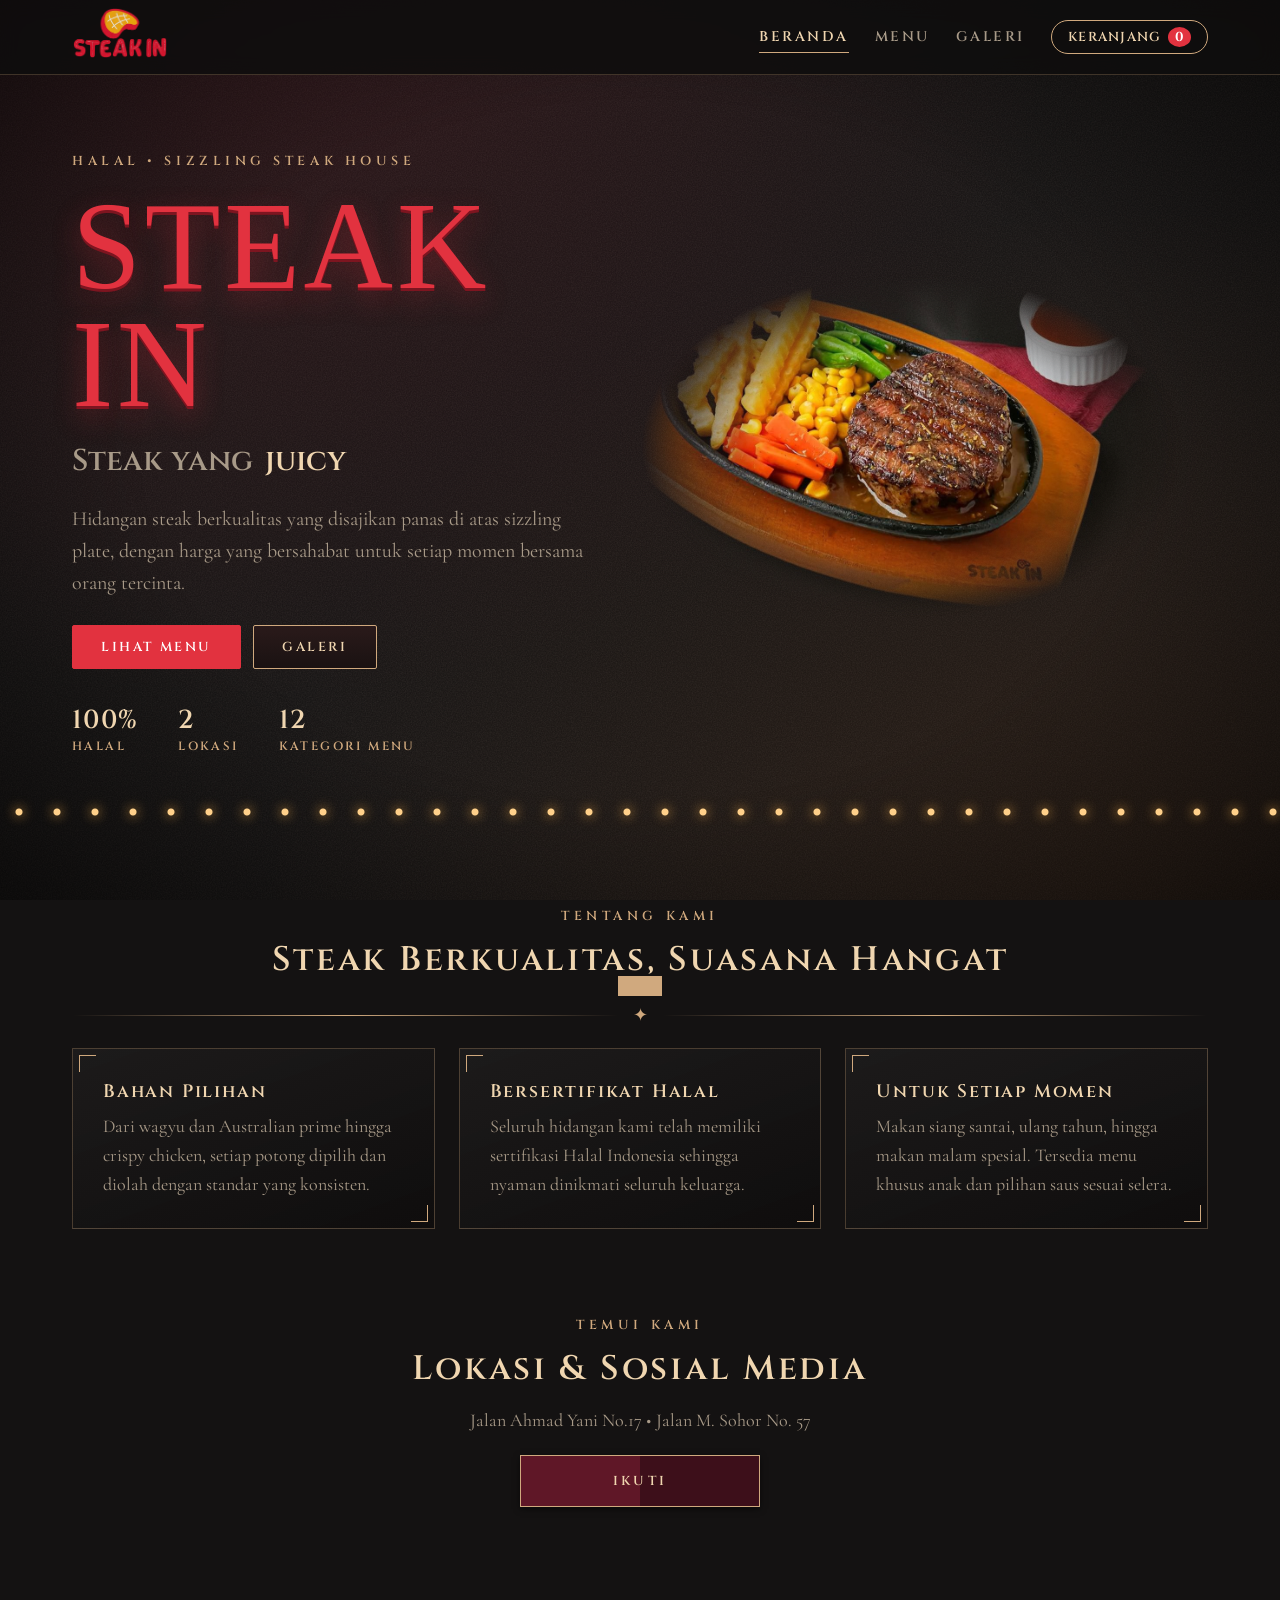
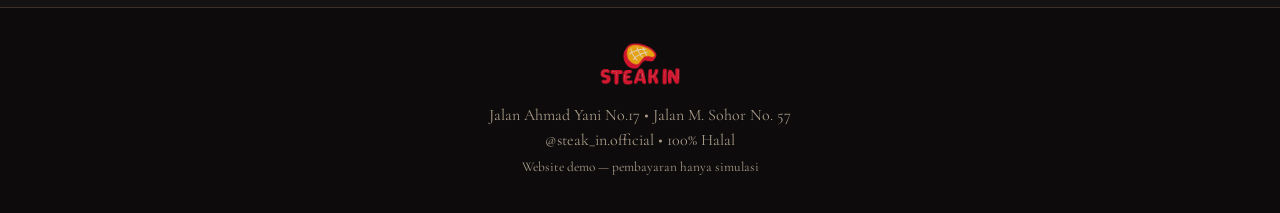
==== index.html @ 8f0dd92a "first commit" ====
<!DOCTYPE html>
<html lang="id">
  <head>
    <meta charset="utf-8" />
    <meta name="viewport" content="width=device-width,initial-scale=1" />
    <title>Steak In — Sizzling Steak House</title>
    <link rel="icon" href="img/logo.png" />
    <link
      href="https://fonts.googleapis.com/css2?family=Chewy&family=Cinzel:wght@500;600&family=Cormorant+Garamond:wght@400;500;600&display=swap"
      rel="stylesheet"
    />
    <link rel="stylesheet" href="css/style.css" />
  </head>
  <body data-page="home">
    <main>
      <section class="hero">
        <div class="wrap">
          <div>
            <span class="eyebrow">Halal • Sizzling Steak House</span>
            <h1 class="logo-font">STEAK IN</h1>
            <div class="spin">
              <span>Steak yang</span>
              <div class="words">
                <span class="word">juicy</span><span class="word">crispy</span
                ><span class="word">premium</span
                ><span class="word">sizzling</span
                ><span class="word">juicy</span>
              </div>
            </div>
            <p class="lead">
              Hidangan steak berkualitas yang disajikan panas di atas sizzling
              plate, dengan harga yang bersahabat untuk setiap momen bersama
              orang tercinta.
            </p>
            <a class="btn solid" href="menu.html">Lihat Menu</a> &nbsp;
            <a class="btn" href="gallery.html">Galeri</a>
            <div class="stats">
              <div><b>100%</b>Halal</div>
              <div><b>2</b>Lokasi</div>
              <div><b>12</b>Kategori Menu</div>
            </div>
          </div>
          <div class="heroimg">
            <img src="img/hero.jpg" alt="Sizzling steak" />
          </div>
        </div>
      </section>
      <div class="lights"></div>
      <section class="sec">
        <div class="wrap">
          <div style="text-align: center">
            <span class="eyebrow">Tentang Kami</span>
            <h2>Steak Berkualitas, Suasana Hangat</h2>
            <div class="orn">✦</div>
          </div>
          <div class="grid3">
            <div class="box">
              <h3>Bahan Pilihan</h3>
              <p>
                Dari wagyu dan Australian prime hingga crispy chicken, setiap
                potong dipilih dan diolah dengan standar yang konsisten.
              </p>
            </div>
            <div class="box">
              <h3>Bersertifikat Halal</h3>
              <p>
                Seluruh hidangan kami telah memiliki sertifikasi Halal Indonesia
                sehingga nyaman dinikmati seluruh keluarga.
              </p>
            </div>
            <div class="box">
              <h3>Untuk Setiap Momen</h3>
              <p>
                Makan siang santai, ulang tahun, hingga makan malam spesial.
                Tersedia menu khusus anak dan pilihan saus sesuai selera.
              </p>
            </div>
          </div>
        </div>
      </section>
      <section class="sec" style="padding-top: 0">
        <div class="wrap" style="text-align: center">
          <span class="eyebrow">Temui Kami</span>
          <h2>Lokasi &amp; Sosial Media</h2>
          <p style="color: var(--mu)">
            Jalan Ahmad Yani No.17 • Jalan M. Sohor No. 57
          </p>
          <div class="social">
            <span>IKUTI</span>
            <a
              href="https://instagram.com/steak_in.official"
              target="_blank"
              title="Instagram"
              ><svg viewBox="0 0 24 24">
                <rect x="3" y="3" width="18" height="18" rx="5" />
                <circle cx="12" cy="12" r="4" />
                <circle cx="17.5" cy="6.5" r=".6" /></svg
            ></a>
            <a href="#" title="Lokasi"
              ><svg viewBox="0 0 24 24">
                <path d="M12 21s-7-6.2-7-11a7 7 0 0114 0c0 4.8-7 11-7 11z" />
                <circle cx="12" cy="10" r="2.5" /></svg
            ></a>
            <a href="#" title="Telepon"
              ><svg viewBox="0 0 24 24">
                <path
                  d="M5 4h4l2 5-2.5 1.5a11 11 0 005 5L15 13l5 2v4a2 2 0 01-2 2A16 16 0 013 6a2 2 0 012-2z"
                /></svg
            ></a>
          </div>
        </div>
      </section>
    </main>
    <script src="js/config.js"></script>
    <script src="js/common.js"></script>
  </body>
</html>
---- css/style.css ----
:root {
  --bg: #131111;
  --gold: #d0a97e;
  --gold2: #f0d6b0;
  --red: #e2323f;
  --wood: #c4621a;
  --burg: #5f1727;
  --tx: #e9e2d8;
  --mu: #a89a88;
  --hf: "Chewy", "Comic Sans MS", cursive;
  --sf: "Cinzel", Georgia, serif;
  --bf: "Cormorant Garamond", Georgia, serif;
}
* {
  box-sizing: border-box;
  margin: 0;
}
html {
  scroll-behavior: smooth;
}
body {
  color: var(--tx);
  font: 18px/1.6 var(--bf);
  min-height: 100vh;
  background: radial-gradient(
      ellipse at 20% 0,
      rgba(140, 30, 50, 0.2),
      transparent 55%
    ),
    radial-gradient(
      ellipse at 90% 100%,
      rgba(196, 98, 26, 0.1),
      transparent 55%
    ),
    url("data:image/svg+xml,%3Csvg xmlns='http://www.w3.org/2000/svg' width='220' height='220'%3E%3Cfilter id='n'%3E%3CfeTurbulence type='fractalNoise' baseFrequency='.8' numOctaves='3' stitchTiles='stitch'/%3E%3CfeColorMatrix values='0 0 0 0 .8 0 0 0 0 .7 0 0 0 0 .6 0 0 0 .09 0'/%3E%3C/filter%3E%3Crect width='100%25' height='100%25' filter='url(%23n)'/%3E%3C/svg%3E"),
    #141212;
  background-attachment: fixed;
}
body::after {
  content: "";
  position: fixed;
  inset: 0;
  pointer-events: none;
  background: radial-gradient(
    ellipse at center,
    transparent 55%,
    rgba(0, 0, 0, 0.55)
  );
  z-index: 0;
}
a {
  color: inherit;
  text-decoration: none;
}
button {
  font: inherit;
  cursor: pointer;
}
img {
  max-width: 100%;
}
.wrap {
  max-width: 1180px;
  margin: auto;
  padding: 0 22px;
  position: relative;
  z-index: 1;
}
.nav {
  position: sticky;
  top: 0;
  z-index: 50;
  background: rgba(15, 13, 13, 0.85);
  backdrop-filter: blur(10px);
  border-bottom: 1px solid rgba(208, 169, 126, 0.25);
}
.nav .wrap {
  display: flex;
  align-items: center;
  gap: 26px;
  height: 74px;
}
.nav img.lg {
  height: 52px;
}
.links {
  display: flex;
  gap: 26px;
  margin-left: auto;
  font: 600 14px var(--sf);
  letter-spacing: 0.18em;
  text-transform: uppercase;
}
.links a {
  padding: 6px 0;
  border-bottom: 1px solid transparent;
  color: var(--mu);
  transition: 0.3s;
}
.links a:hover,
.links a.on {
  color: var(--gold2);
  border-color: var(--gold);
}
.cartbtn {
  background: none;
  border: 1px solid var(--gold);
  color: var(--gold2);
  border-radius: 30px;
  padding: 7px 16px;
  font: 600 13px var(--sf);
  letter-spacing: 0.1em;
}
.cartbtn b {
  background: var(--red);
  color: #fff;
  border-radius: 50%;
  padding: 1px 7px;
  margin-left: 6px;
}
h1,
h2,
h3 {
  font-weight: 400;
}
.logo-font {
  font-family: var(--hf);
  color: var(--red);
  text-shadow: 0 3px 0 #7d1520, 0 10px 28px rgba(226, 50, 63, 0.35);
  letter-spacing: 0.03em;
}
.eyebrow {
  font: 600 13px var(--sf);
  letter-spacing: 0.35em;
  color: var(--gold);
  text-transform: uppercase;
}
.sec {
  padding: 80px 0;
}
.sec h2 {
  font: 600 34px var(--sf);
  color: var(--gold2);
  letter-spacing: 0.08em;
  margin: 8px 0 14px;
}
.orn {
  display: flex;
  align-items: center;
  gap: 14px;
  color: var(--gold);
  margin: 18px 0;
}
.orn::before,
.orn::after {
  content: "";
  flex: 1;
  height: 1px;
  background: linear-gradient(90deg, transparent, var(--gold), transparent);
}
.hero {
  padding: 70px 0 40px;
}
.hero .wrap {
  display: grid;
  grid-template-columns: 1.05fr 1fr;
  gap: 30px;
  align-items: center;
}
.hero h1 {
  font-size: clamp(64px, 10vw, 124px);
  line-height: 0.95;
  margin: 14px 0;
}
.spin {
  display: flex;
  align-items: center;
  gap: 0.4em;
  font: 600 clamp(20px, 3vw, 30px) var(--sf);
  color: var(--mu);
  height: 1.6em;
}
.words {
  height: 1.35em;
  overflow: hidden;
  position: relative;
}
.words::after {
  content: "";
  position: absolute;
  inset: 0;
  background: transparent;
  z-index: 2;
}
.word {
  display: block;
  height: 1.6em;
  color: var(--gold2);
  animation: sp 8s infinite;
}
@keyframes sp {
  8% {
    transform: translateY(-102%);
  }
  25% {
    transform: translateY(-100%);
  }
  33% {
    transform: translateY(-202%);
  }
  50% {
    transform: translateY(-200%);
  }
  58% {
    transform: translateY(-302%);
  }
  75% {
    transform: translateY(-300%);
  }
  83% {
    transform: translateY(-402%);
  }
  100% {
    transform: translateY(-400%);
  }
}
.lead {
  color: var(--mu);
  max-width: 520px;
  margin: 18px 0 26px;
  font-size: 20px;
}
.btn {
  display: inline-block;
  border: 1px solid var(--gold);
  color: var(--gold2);
  padding: 12px 28px;
  font: 600 13px var(--sf);
  letter-spacing: 0.2em;
  text-transform: uppercase;
  background: linear-gradient(#2a1a1a, #1a1212);
  transition: 0.3s;
  border-radius: 2px;
}
.btn:hover {
  background: var(--red);
  border-color: var(--red);
  color: #fff;
  box-shadow: 0 8px 24px rgba(226, 50, 63, 0.35);
}
.btn.solid {
  background: var(--red);
  border-color: var(--red);
  color: #fff;
}
.heroimg {
  position: relative;
  animation: fl 6s ease-in-out infinite;
}
.heroimg img {
  width: 110%;
  margin-left: -5%;
  -webkit-mask: radial-gradient(
    ellipse 50% 50% at 50% 50%,
    #000 55%,
    transparent 100%
  );
  mask: radial-gradient(ellipse 50% 50% at 50% 50%, #000 55%, transparent 100%);
  filter: drop-shadow(0 30px 40px #000);
}
@keyframes fl {
  50% {
    transform: translateY(-12px);
  }
}
.stats {
  display: flex;
  gap: 40px;
  margin-top: 34px;
  font: 600 12px var(--sf);
  letter-spacing: 0.2em;
  color: var(--gold);
  text-transform: uppercase;
}
.stats b {
  display: block;
  font: 600 26px var(--sf);
  color: var(--gold2);
  letter-spacing: 0.05em;
}
.grid3 {
  display: grid;
  grid-template-columns: repeat(auto-fit, minmax(260px, 1fr));
  gap: 24px;
}
.box {
  border: 1px solid rgba(208, 169, 126, 0.3);
  background: linear-gradient(
    160deg,
    rgba(255, 255, 255, 0.04),
    rgba(0, 0, 0, 0.25)
  );
  padding: 30px;
  position: relative;
}
.box h3 {
  font: 600 18px var(--sf);
  color: var(--gold2);
  letter-spacing: 0.1em;
  margin-bottom: 8px;
}
.box p {
  color: var(--mu);
}
.box::before,
.box::after {
  content: "";
  position: absolute;
  width: 16px;
  height: 16px;
  border: 1px solid var(--gold);
}
.box::before {
  top: 6px;
  left: 6px;
  border-right: 0;
  border-bottom: 0;
}
.box::after {
  bottom: 6px;
  right: 6px;
  border-left: 0;
  border-top: 0;
}
.social {
  position: relative;
  display: flex;
  height: 52px;
  width: 240px;
  background: #221616;
  overflow: hidden;
  margin: 20px auto;
  box-shadow: 0 2px 6px #0008;
  transition: 0.3s;
  border: 1px solid var(--gold);
}
.social::before,
.social::after {
  content: "";
  position: absolute;
  width: 50%;
  height: 100%;
  transition: 0.25s linear;
  z-index: 1;
}
.social::before {
  left: 0;
  background: var(--burg);
}
.social::after {
  right: 0;
  background: #3d0f1a;
}
.social:hover {
  box-shadow: 0 14px 28px #000a;
}
.social:hover span {
  opacity: 0;
  z-index: -3;
}
.social:hover::before {
  opacity: 0.5;
  transform: translateY(-100%);
}
.social:hover::after {
  opacity: 0.5;
  transform: translateY(100%);
}
.social span {
  position: absolute;
  inset: 0;
  display: flex;
  align-items: center;
  justify-content: center;
  font: 600 13px var(--sf);
  letter-spacing: 0.25em;
  color: var(--gold2);
  z-index: 2;
  transition: opacity 0.25s;
}
.social a {
  flex: 1;
  display: flex;
  align-items: center;
  justify-content: center;
  color: var(--gold2);
  transition: 0.25s;
  position: relative;
}
.social a:hover {
  background: rgba(208, 169, 126, 0.25);
  animation: bn 0.4s linear;
}
.social svg {
  height: 22px;
  fill: none;
  stroke: currentColor;
  stroke-width: 1.8;
}
@keyframes bn {
  40% {
    transform: scale(1.4);
  }
  60% {
    transform: scale(0.8);
  }
  80% {
    transform: scale(1.2);
  }
  100% {
    transform: scale(1);
  }
}
footer {
  border-top: 1px solid rgba(208, 169, 126, 0.25);
  padding: 34px 0;
  text-align: center;
  color: var(--mu);
  font-size: 16px;
  position: relative;
  z-index: 1;
  background: rgba(0, 0, 0, 0.35);
}
footer img {
  height: 44px;
  margin-bottom: 8px;
}
.ph {
  padding: 60px 0 20px;
  text-align: center;
}
.ph h1 {
  font-size: clamp(46px, 7vw, 80px);
}
.tools {
  display: flex;
  flex-wrap: wrap;
  gap: 14px;
  align-items: center;
  justify-content: space-between;
  margin: 24px 0;
}
.chips {
  display: flex;
  flex-wrap: wrap;
  gap: 8px;
}
.chip {
  background: none;
  border: 1px solid rgba(208, 169, 126, 0.4);
  color: var(--mu);
  padding: 7px 16px;
  font: 600 12px var(--sf);
  letter-spacing: 0.12em;
  text-transform: uppercase;
  border-radius: 30px;
  transition: 0.3s;
}
.chip:hover,
.chip.on {
  background: var(--gold);
  color: #1a1210;
  border-color: var(--gold);
}
.promos {
  display: flex;
  justify-content: center;
  align-items: center;
  padding: 20px 0 40px;
  flex-wrap: wrap;
}
.glass {
  width: 250px;
  min-height: 330px;
  margin: 0 -30px;
  padding: 22px 20px 16px;
  border: 1px solid rgba(208, 169, 126, 0.35);
  border-radius: 12px;
  background: linear-gradient(
    160deg,
    rgba(226, 50, 63, 0.22),
    rgba(20, 14, 14, 0.85)
  );
  box-shadow: 0 25px 25px #0006;
  backdrop-filter: blur(8px);
  transform: rotate(calc(var(--r) * 1deg));
  transition: 0.5s;
  display: flex;
  flex-direction: column;
  text-align: center;
}
.promos:hover .glass {
  transform: none;
  margin: 0 10px;
}
.glass .tag {
  align-self: center;
  background: var(--red);
  color: #fff;
  font: 600 11px var(--sf);
  letter-spacing: 0.2em;
  padding: 3px 12px;
  border-radius: 20px;
}
.glass h3 {
  font: 600 19px var(--sf);
  color: var(--gold2);
  margin: 12px 0 6px;
}
.glass p {
  color: var(--mu);
  font-size: 16px;
  flex: 1;
}
.glass s {
  color: var(--mu);
}
.glass .pr {
  font: 700 22px var(--sf);
  color: var(--gold2);
  margin: 8px 0;
}
.menu {
  display: grid;
  grid-template-columns: repeat(auto-fill, minmax(250px, 1fr));
  gap: 88px 26px;
  padding: 90px 0 60px;
}
.card {
  position: relative;
  padding: 0 18px 18px;
  text-align: center;
  border: 1px solid rgba(208, 169, 126, 0.28);
  background: linear-gradient(
    170deg,
    rgba(255, 255, 255, 0.06),
    rgba(0, 0, 0, 0.35)
  );
  display: flex;
  flex-direction: column;
  transition: 0.3s;
}
.card:hover {
  border-color: var(--gold);
  box-shadow: 0 20px 40px #000a;
}
.pic {
  width: 112%;
  margin: -68px -6% 6px;
  height: 170px;
  object-fit: contain;
  filter: drop-shadow(0 22px 14px rgba(0, 0, 0, 0.75));
  transition: 0.45s cubic-bezier(0.2, 0.9, 0.3, 1.3);
  position: relative;
  z-index: 2;
}
.card:hover .pic {
  transform: translateY(-10px) rotate(-4deg) scale(1.08);
}
.card h3 {
  font: 600 16px var(--sf);
  letter-spacing: 0.06em;
  color: var(--gold2);
}
.card .d {
  color: var(--mu);
  font-size: 16px;
  line-height: 1.35;
  margin: 6px 0 10px;
  flex: 1;
}
.badge {
  position: absolute;
  top: 10px;
  right: 10px;
  z-index: 3;
  background: var(--burg);
  color: var(--gold2);
  font: 600 10px var(--sf);
  letter-spacing: 0.15em;
  padding: 3px 9px;
  border: 1px solid var(--gold);
}
.card select {
  background: #1c1414;
  color: var(--tx);
  border: 1px solid rgba(208, 169, 126, 0.4);
  padding: 5px;
  font: 16px var(--bf);
  margin-bottom: 8px;
}
.row {
  display: flex;
  align-items: center;
  justify-content: space-between;
  gap: 8px;
}
.price {
  font: 700 18px var(--sf);
  color: var(--gold2);
}
.add {
  background: var(--red);
  color: #fff;
  border: 0;
  padding: 8px 18px;
  font: 600 12px var(--sf);
  letter-spacing: 0.15em;
  border-radius: 2px;
  transition: 0.3s;
}
.add:hover {
  background: #ff4855;
  transform: translateY(-2px);
}
.note {
  border: 1px dashed rgba(208, 169, 126, 0.4);
  padding: 10px 16px;
  color: var(--gold);
  font: 600 13px var(--sf);
  letter-spacing: 0.06em;
  text-align: center;
  margin: 0 0 -30px;
}
.empty {
  text-align: center;
  color: var(--mu);
  padding: 60px 0;
  grid-column: 1/-1;
}
.ov {
  position: fixed;
  inset: 0;
  background: rgba(0, 0, 0, 0.65);
  opacity: 0;
  pointer-events: none;
  transition: 0.3s;
  z-index: 90;
}
.ov.show {
  opacity: 1;
  pointer-events: auto;
}
.drawer {
  position: fixed;
  top: 0;
  right: 0;
  height: 100%;
  width: min(420px, 100%);
  background: #171212;
  border-left: 1px solid var(--gold);
  z-index: 100;
  transform: translateX(100%);
  transition: 0.4s;
  display: flex;
  flex-direction: column;
  padding: 22px;
}
.drawer.show {
  transform: none;
}
.drawer h2 {
  font: 600 22px var(--sf);
  color: var(--gold2);
  letter-spacing: 0.1em;
  display: flex;
  justify-content: space-between;
}
.x {
  background: none;
  border: 0;
  color: var(--gold2);
  font-size: 26px;
}
.items {
  flex: 1;
  overflow: auto;
  margin: 14px 0;
}
.it {
  display: flex;
  gap: 10px;
  align-items: center;
  padding: 12px 0;
  border-bottom: 1px solid rgba(208, 169, 126, 0.2);
}
.it div:first-child {
  flex: 1;
  line-height: 1.25;
}
.it small {
  color: var(--mu);
}
.q {
  display: flex;
  align-items: center;
  gap: 8px;
}
.q button {
  width: 26px;
  height: 26px;
  border-radius: 50%;
  background: none;
  border: 1px solid var(--gold);
  color: var(--gold2);
}
.tot {
  display: flex;
  justify-content: space-between;
  font: 700 20px var(--sf);
  color: var(--gold2);
  margin-bottom: 14px;
}
.modal {
  position: fixed;
  inset: 0;
  display: grid;
  place-items: center;
  z-index: 120;
  background: rgba(0, 0, 0, 0.75);
  opacity: 0;
  pointer-events: none;
  transition: 0.3s;
}
.modal.show {
  opacity: 1;
  pointer-events: auto;
}
.mb {
  width: min(420px, 92%);
  text-align: center;
  padding: 36px 28px;
  background: linear-gradient(160deg, #241717, #120d0d);
  border: 1px solid var(--gold);
  box-shadow: 0 30px 80px #000;
  transform: scale(0.8);
  transition: 0.4s cubic-bezier(0.2, 1.4, 0.4, 1);
}
.modal.show .mb {
  transform: none;
}
.mb h2 {
  font: 600 24px var(--sf);
  color: var(--gold2);
  margin: 14px 0 6px;
}
.mb p {
  color: var(--mu);
}
.mb svg {
  width: 90px;
}
.mb circle {
  stroke-dasharray: 190;
  stroke-dashoffset: 190;
}
.mb path {
  stroke-dasharray: 50;
  stroke-dashoffset: 50;
}
.modal.show circle {
  animation: dr 0.7s 0.2s forwards;
}
.modal.show path {
  animation: dr 0.4s 0.8s forwards;
}
@keyframes dr {
  to {
    stroke-dashoffset: 0;
  }
}
.toast {
  position: fixed;
  bottom: 24px;
  left: 50%;
  transform: translate(-50%, 120px);
  background: var(--gold);
  color: #1a1210;
  padding: 10px 22px;
  font: 600 13px var(--sf);
  letter-spacing: 0.08em;
  z-index: 130;
  transition: 0.4s;
}
.toast.show {
  transform: translate(-50%, 0);
}
.lights {
  height: 26px;
  background: radial-gradient(circle, #ffd08a 0 3px, transparent 4px) 0 8px/38px
    20px repeat-x;
  filter: drop-shadow(0 0 6px #ffb44a);
  animation: tw 3s infinite alternate;
  position: relative;
  z-index: 1;
}
@keyframes tw {
  to {
    opacity: 0.55;
  }
}
.pol {
  columns: 3 260px;
  column-gap: 34px;
  padding: 40px 0 70px;
}
.po {
  break-inside: avoid;
  background: #efe6d8;
  padding: 12px 12px 16px;
  margin: 0 0 40px;
  position: relative;
  box-shadow: 0 18px 30px #000b;
  transform: rotate(var(--r));
  transition: 0.35s;
  cursor: zoom-in;
  color: #2a1c1c;
}
.po:hover {
  transform: rotate(0) scale(1.04);
  z-index: 3;
}
.po img {
  width: 100%;
  display: block;
  filter: sepia(0.15) contrast(1.05);
}
.po b {
  display: block;
  font: 400 22px var(--hf);
  text-align: center;
  margin-top: 10px;
}
.po small {
  display: block;
  text-align: center;
  font: 600 10px var(--sf);
  letter-spacing: 0.2em;
  color: #8a5a3a;
}
.po::before {
  content: "";
  position: absolute;
  top: -14px;
  left: 50%;
  width: 90px;
  height: 26px;
  margin-left: -45px;
  background: rgba(208, 169, 126, 0.65);
  transform: rotate(-3deg);
}
.lb {
  position: fixed;
  inset: 0;
  background: rgba(0, 0, 0, 0.92);
  display: none;
  place-items: center;
  z-index: 140;
  cursor: zoom-out;
}
.lb.show {
  display: grid;
}
.lb img {
  max-height: 90vh;
  max-width: 92vw;
  border: 8px solid #efe6d8;
}
.sp {
  position: absolute;
  color: var(--gold);
  opacity: 0.35;
  font-size: 30px;
  animation: fl 5s ease-in-out infinite;
}
@media (max-width: 820px) {
  .hero .wrap {
    grid-template-columns: 1fr;
  }
  .links {
    gap: 14px;
    font-size: 11px;
  }
  .nav .wrap {
    gap: 12px;
  }
  .nav img.lg {
    height: 40px;
  }
  .glass {
    margin: 8px;
  }
}

/* Search: bulat -> memanjang selebar halaman */
.search {
  display: flex;
  justify-content: flex-start;
  margin: 0 0 10px;
}
.search-box {
  position: relative;
  width: 46px;
  height: 46px;
  transition: width 0.6s cubic-bezier(0.3, 0.8, 0.3, 1);
}
.search-box:focus-within,
.search-box.filled {
  width: 100%;
}
.search-box input {
  width: 100%;
  height: 100%;
  border-radius: 23px;
  border: 2px solid var(--gold);
  background: transparent;
  color: var(--tx);
  font: 19px var(--bf);
  padding: 0 20px 0 48px;
  outline: 0;
  cursor: pointer;
  transition: background 0.3s;
}
.search-box:focus-within input,
.search-box.filled input {
  background: rgba(0, 0, 0, 0.45);
  cursor: text;
}
.search-box input::placeholder {
  color: transparent;
}
.search-box input:focus::placeholder {
  color: var(--mu);
}
.search-box svg {
  position: absolute;
  left: 12px;
  top: 11px;
  height: 20px;
  stroke: var(--gold);
  fill: none;
  stroke-width: 2;
  pointer-events: none;
}
.tools {
  margin: 10px 0 18px;
}
/* Foto promo (keluar dari kartu) */
.promos {
  padding-top: 70px;
}
.glass {
  min-height: 430px;
}
.promo-photo {
  width: 112%;
  margin: -62px -6% 10px;
  height: 170px;
  object-fit: cover;
  border-radius: 12px;
  filter: drop-shadow(0 18px 14px rgba(0, 0, 0, 0.7));
  -webkit-mask: radial-gradient(
    ellipse 62% 62% at 50% 50%,
    #000 60%,
    transparent 100%
  );
  mask: radial-gradient(ellipse 62% 62% at 50% 50%, #000 60%, transparent 100%);
  transition: 0.45s;
  position: relative;
  z-index: 2;
}
.glass:hover .promo-photo {
  transform: translateY(-8px) rotate(-3deg) scale(1.06);
}

/* Foto menu: tepi memudar supaya menyatu dengan kartu */
.pic {
  -webkit-mask: radial-gradient(
    ellipse 66% 66% at 50% 50%,
    #000 60%,
    transparent 100%
  );
  mask: radial-gradient(ellipse 66% 66% at 50% 50%, #000 60%, transparent 100%);
}

/* Search: lingkaran sempurna sebelum diklik (padding baru muncul saat melebar) */
.search-box input {
  padding: 0;
  min-width: 0;
  -webkit-appearance: none;
  appearance: none;
  transition: background 0.3s, padding 0.3s;
}
.search-box:focus-within input,
.search-box.filled input {
  padding: 0 20px 0 48px;
}
.search-box svg {
  left: 13px;
  top: 13px;
}

/* ===== Tombol bayar: adaptasi referensi Uiverse (struktur & animasi sama, warna disesuaikan tema) ===== */
.pay {
  --primary: #e2323f;
  --neutral-1: #f6e6cc;
  --neutral-2: #d9b98b;
  --radius: 14px;
  cursor: pointer;
  color: #2a1410;
  background: transparent;
  border-radius: var(--radius);
  text-shadow: 0 1px 1px rgba(0, 0, 0, 0.3);
  border: none;
  box-shadow: 0 0.5px 0.5px 1px rgba(255, 255, 255, 0.2),
    0 10px 20px rgba(0, 0, 0, 0.2), 0 4px 5px 0 rgba(0, 0, 0, 0.05);
  display: flex;
  align-items: center;
  justify-content: center;
  position: relative;
  transition: all 0.3s ease;
  width: 100%;
  padding: 20px;
  height: 68px;
  font: 600 17px var(--sf);
}
.pay:hover {
  transform: scale(1.02);
  box-shadow: 0 0 1px 2px rgba(255, 255, 255, 0.3),
    0 15px 30px rgba(0, 0, 0, 0.3), 0 10px 3px -3px rgba(0, 0, 0, 0.04);
}
.pay:active {
  transform: scale(1);
  box-shadow: 0 0 1px 2px rgba(255, 255, 255, 0.3),
    0 10px 3px -3px rgba(0, 0, 0, 0.2);
}
.pay:after {
  content: "";
  position: absolute;
  inset: 0;
  border-radius: var(--radius);
  border: 2.5px solid transparent;
  background: linear-gradient(var(--neutral-1), var(--neutral-2)) padding-box,
    linear-gradient(to bottom, rgba(0, 0, 0, 0.1), rgba(0, 0, 0, 0.45))
      border-box;
  z-index: 0;
  transition: all 0.4s ease;
}
.pay:hover::after {
  transform: scale(1.05, 1.1);
  box-shadow: inset 0 -1px 3px 0 rgba(255, 255, 255, 1);
}
.pay::before {
  content: "";
  inset: 7px 6px 6px 6px;
  position: absolute;
  background: linear-gradient(to top, var(--neutral-1), var(--neutral-2));
  border-radius: 30px;
  filter: blur(0.5px);
  z-index: 2;
}
.pay .state p {
  display: flex;
  align-items: center;
  justify-content: center;
}
.pay .state .icon {
  position: absolute;
  left: 0;
  top: 0;
  bottom: 0;
  margin: auto;
  transform: scale(1.25);
  transition: all 0.3s ease;
  display: flex;
  align-items: center;
  justify-content: center;
}
.pay .state .icon svg {
  overflow: visible;
}
/* Outline berputar saat hover */
.pay .outline {
  position: absolute;
  border-radius: inherit;
  overflow: hidden;
  z-index: 1;
  opacity: 0;
  transition: opacity 0.4s ease;
  inset: -2px -3.5px;
}
.pay .outline::before {
  content: "";
  position: absolute;
  inset: -100%;
  background: conic-gradient(
    from 180deg,
    transparent 60%,
    white 80%,
    transparent 100%
  );
  animation: pay-spin 2s linear infinite;
  animation-play-state: paused;
}
.pay:hover .outline {
  opacity: 1;
}
.pay:hover .outline::before {
  animation-play-state: running;
}
@keyframes pay-spin {
  0% {
    transform: rotate(0);
  }
  100% {
    transform: rotate(360deg);
  }
}
/* Huruf */
.pay .state p span {
  display: block;
  opacity: 0;
  animation: pay-slide-down 0.8s ease forwards calc(var(--i) * 0.03s);
}
.pay:hover p span {
  opacity: 1;
  animation: pay-wave 0.5s ease forwards calc(var(--i) * 0.02s);
}
.pay.is-paying p span {
  opacity: 1;
  animation: pay-disappear 0.6s ease forwards calc(var(--i) * 0.03s);
}
@keyframes pay-wave {
  30% {
    opacity: 1;
    transform: translateY(4px) translateX(0) rotate(0);
  }
  50% {
    opacity: 1;
    transform: translateY(-3px) translateX(0) rotate(0);
    color: var(--primary);
  }
  100% {
    opacity: 1;
    transform: translateY(0) translateX(0) rotate(0);
  }
}
@keyframes pay-slide-down {
  0% {
    opacity: 0;
    transform: translateY(-20px) translateX(5px) rotate(-90deg);
    color: var(--primary);
    filter: blur(5px);
  }
  30% {
    opacity: 1;
    transform: translateY(4px) translateX(0) rotate(0);
    filter: blur(0);
  }
  50% {
    opacity: 1;
    transform: translateY(-3px) translateX(0) rotate(0);
  }
  100% {
    opacity: 1;
    transform: translateY(0) translateX(0) rotate(0);
  }
}
@keyframes pay-disappear {
  from {
    opacity: 1;
  }
  to {
    opacity: 0;
    transform: translateX(5px) translateY(20px);
    color: var(--primary);
    filter: blur(5px);
  }
}
/* Pesawat */
.pay .state--default .icon svg {
  animation: pay-land 0.6s ease forwards;
}
.pay:hover .state--default .icon {
  transform: rotate(45deg) scale(1.25);
}
.pay.is-paying .state--default svg {
  animation: pay-take-off 0.8s linear forwards;
}
.pay.is-paying .state--default .icon {
  transform: rotate(0) scale(1.25);
}
@keyframes pay-take-off {
  0% {
    opacity: 1;
  }
  60% {
    opacity: 1;
    transform: translateX(70px) rotate(45deg) scale(2);
  }
  100% {
    opacity: 0;
    transform: translateX(160px) rotate(45deg) scale(0);
  }
}
@keyframes pay-land {
  0% {
    transform: translateX(-60px) translateY(30px) rotate(-50deg) scale(2);
    opacity: 0;
    filter: blur(3px);
  }
  100% {
    transform: translateX(0) translateY(0) rotate(0);
    opacity: 1;
    filter: blur(0);
  }
}
/* Jejak asap */
.pay .state--default .icon:before {
  content: "";
  position: absolute;
  top: 50%;
  height: 2px;
  width: 0;
  left: -5px;
  background: linear-gradient(to right, transparent, rgba(0, 0, 0, 0.5));
}
.pay.is-paying .state--default .icon:before {
  animation: pay-contrail 0.8s linear forwards;
}
@keyframes pay-contrail {
  0% {
    width: 0;
    opacity: 1;
  }
  8% {
    width: 15px;
  }
  60% {
    opacity: 0.7;
    width: 80px;
  }
  100% {
    opacity: 0;
    width: 160px;
  }
}
/* State: default -> terkirim */
.pay .state {
  padding-left: 29px;
  z-index: 2;
  display: flex;
  position: relative;
}
.pay .state--sent {
  display: none;
}
.pay .state--sent svg {
  transform: scale(1.25);
  margin-right: 8px;
}
.pay.is-paying .state--default {
  position: absolute;
}
.pay.is-paying .state--sent {
  display: flex;
}
.pay.is-paying .state--sent span {
  opacity: 0;
  animation: pay-slide-down 0.8s ease forwards calc(var(--i) * 0.2s);
}
.pay.is-paying .state--sent .icon svg {
  opacity: 0;
  animation: pay-appear 1.2s ease forwards 0.8s;
}
@keyframes pay-appear {
  0% {
    opacity: 0;
    transform: scale(4) rotate(-40deg);
    color: var(--primary);
    filter: blur(4px);
  }
  30% {
    opacity: 1;
    transform: scale(0.6);
    filter: blur(1px);
  }
  50% {
    opacity: 1;
    transform: scale(1.2);
    filter: blur(0);
  }
  100% {
    opacity: 1;
    transform: scale(1);
  }
}
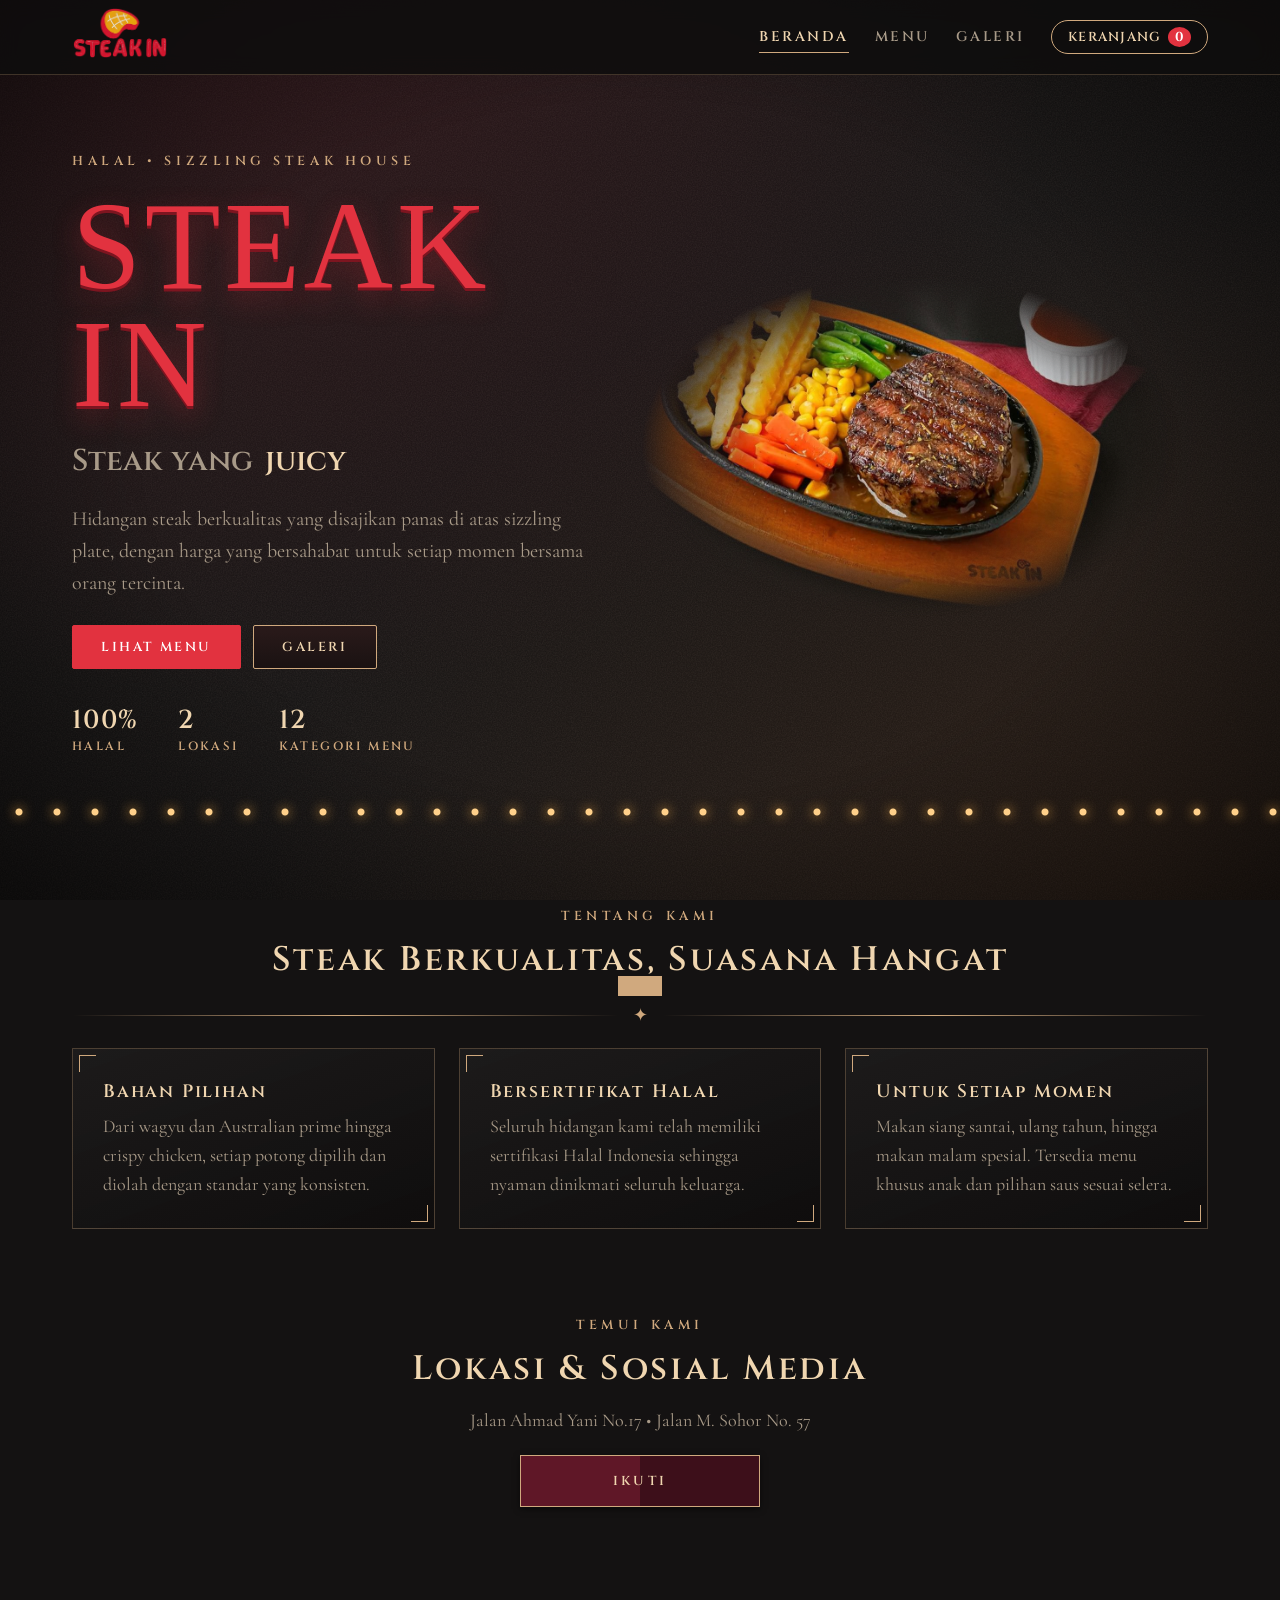
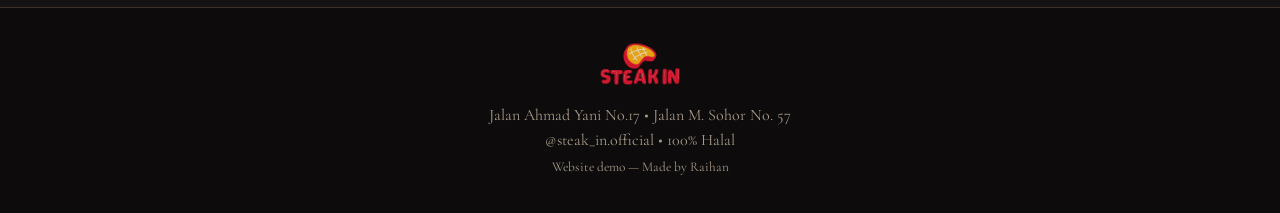
==== commit 42c94387: "Penyempurnaan" ====
--- a/index.html
+++ b/index.html
@@ -3,7 +3,7 @@
   <head>
     <meta charset="utf-8" />
     <meta name="viewport" content="width=device-width,initial-scale=1" />
-    <title>Steak In — Sizzling Steak House</title>
+    <title>Steak In</title>
     <link rel="icon" href="img/logo.png" />
     <link
       href="https://fonts.googleapis.com/css2?family=Chewy&family=Cinzel:wght@500;600&family=Cormorant+Garamond:wght@400;500;600&display=swap"
--- a/css/style.css
+++ b/css/style.css
@@ -478,7 +478,15 @@
   align-items: center;
   padding: 20px 0 40px;
   flex-wrap: wrap;
-}
+  gap: 50px;
+}
+
+@media (max-width: 820px) {
+  .promos {
+    gap: 50px;
+  }
+}
+
 .glass {
   width: 250px;
   min-height: 330px;
